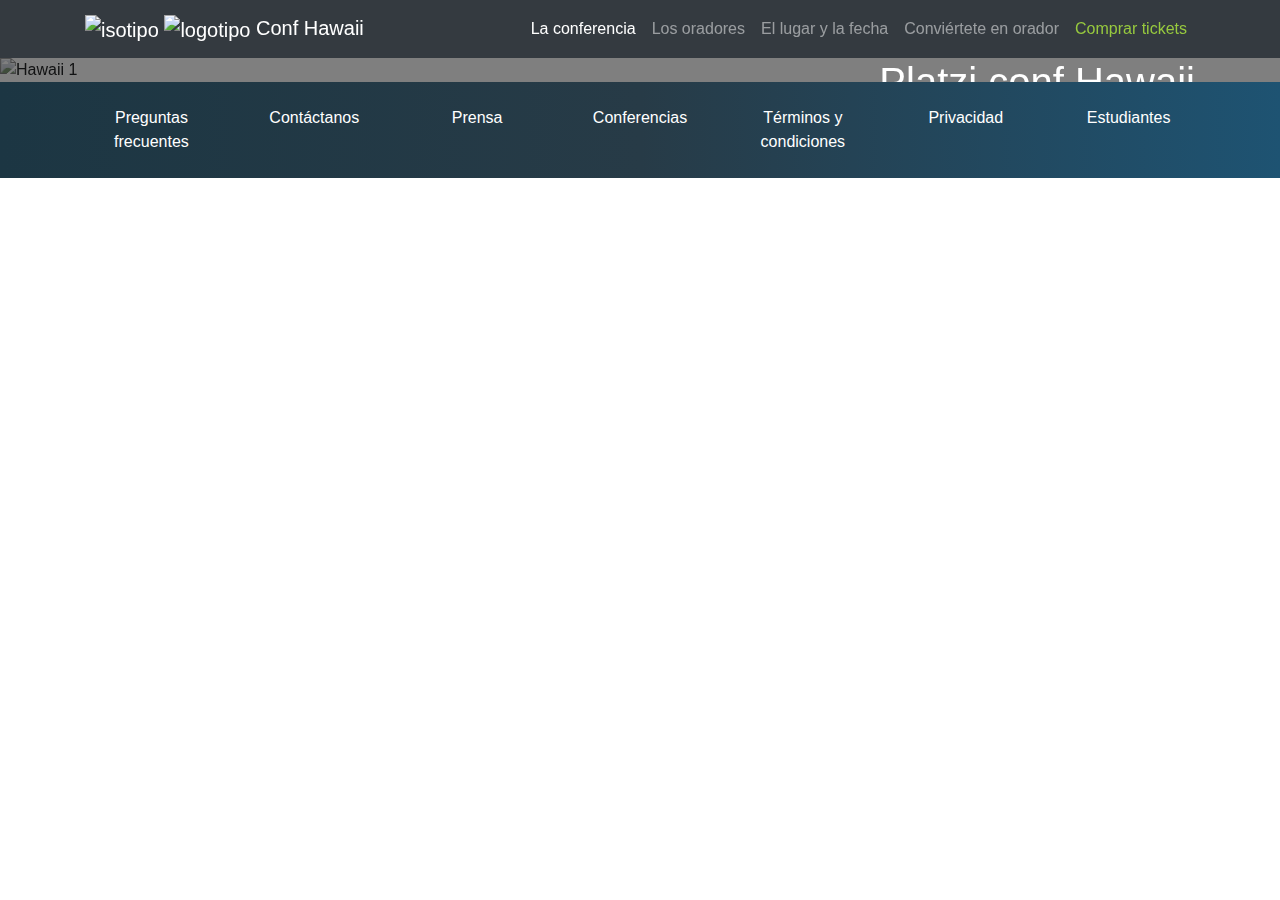
==== index.html @ 858e4dc6 "Agregando texto informativo del avento" ====
<!doctype html>
<html lang="en">

<head>
    <!-- Required meta tags -->
    <meta charset="utf-8">
    <meta name="viewport" content="width=device-width, initial-scale=1, shrink-to-fit=no">

    <!-- Bootstrap CSS -->
    <link rel="stylesheet" href="https://stackpath.bootstrapcdn.com/bootstrap/4.4.1/css/bootstrap.min.css" integrity="sha384-Vkoo8x4CGsO3+Hhxv8T/Q5PaXtkKtu6ug5TOeNV6gBiFeWPGFN9MuhOf23Q9Ifjh" crossorigin="anonymous">

    <!-- Mis estilos -->
    <link rel="stylesheet" href="css/index.css">

    <title>Conferencia</title>
</head>

<body>
    <!-- Header -->
    <nav id="header" class="navbar navbar-expand-lg navbar-dark bg-dark sticky-top">
        <div class="container">
            <a class="navbar-brand" href="#">
                <img src="assets/images/logoPlatzi.webp" alt="isotipo">
                <img src="assets/images/logotipo.webp" alt="logotipo"> Conf Hawaii

            </a>
            <button class="navbar-toggler" type="button" data-toggle="collapse" data-target="#navbarSupportedContent" aria-controls="navbarSupportedContent" aria-expanded="false" aria-label="Toggle navigation">
            <span class="navbar-toggler-icon"></span>
            </button>

            <div class="collapse navbar-collapse" id="navbarSupportedContent">
                <!-- mr-> Margin right-->
                <ul class="navbar-nav ml-auto">
                    <li class="nav-item active">
                        <a class="nav-link" href="#">La conferencia</a>
                    </li>
                    <li class="nav-item">
                        <a class="nav-link" href="#">Los oradores</a>
                    </li>
                    <li class="nav-item">
                        <a class="nav-link" href="#">El lugar y la fecha</a>
                    </li>
                    <li class="nav-item">
                        <a class="nav-link" href="#">Conviértete en orador</a>
                    </li>
                    <li class="nav-item">
                        <a class="nav-link text-platzi" href="#">Comprar tickets</a>
                    </li>
                </ul>
            </div>
        </div>
    </nav>
    <!-- Header -->

    <!-- Main -->
    <main id="main">
        <div id="carousel" class="carousel slide carousel-fade" data-ride="carousel" data-pause="false">
            <div class="carousel-inner">
                <div class="carousel-item active">
                    <img class="d-block w-100" src="assets/images/hawaii.jpg" alt="Hawaii 1">
                </div>
                <div class="carousel-item">
                    <img class="d-block w-100" src="assets/images/hawaii2.jpg" alt="Hawaii 2">
                </div>
                <div class="carousel-item">
                    <img class="d-block w-100" src="assets/images/hawaii3.jpeg" alt="Hawaii 3">
                </div>
                <div class="overlay">
                    <div class="container">
                        <div class="row align-items-center">
                            <div class="col-md-6 offset-md-6 text-center text-md-right">
                                <h1>Platzi conf Hawaii </h1>
                                <!-- La convinacion de d-none d-md-block hace que desaparezcan elementos -->
                                <p class="d-none d-md-block">Platziconf llega por primera vez a Hawaii! Un evento para compartir con nuestra comunidad el conocimiento y experiencia de los expertos que estan creando el futuro de internet. Ven a conocer a miembros del Team Platzi,
                                    a otros estudiantes de Platzi y a los oradores de primer nivel que tenemos para ti. Te esperamos!!
                                </p>
                                <a href="#">Quiero ser orador</a>
                                <button type="button">Comprar tickets</button>
                            </div>
                        </div>
                    </div>
                </div>
            </div>
        </div>
    </main>

    <!-- Main -->



    <!-- Footer -->
    <footer id="footer" class="pb-4 pt-4">
        <!-- Pading pb-> padding bottom y pt-> padding top-->
        <div class="container">
            <div class="row text-center">
                <div class="col-12 col-lg"><a href="#">Preguntas frecuentes</a></div>
                <div class="col-12 col-lg"><a href="#">Contáctanos</a></div>
                <div class="col-12 col-lg"><a href="#">Prensa</a></div>
                <div class="col-12 col-lg"><a href="#">Conferencias</a></div>
                <div class="col-12 col-lg"><a href="#">Términos y condiciones</a></div>
                <div class="col-12 col-lg"><a href="#">Privacidad</a></div>
                <div class="col-12 col-lg"><a href="#">Estudiantes</a></div>
            </div>
        </div>
    </footer>
    <!-- Footer -->


    <!-- Optional JavaScript -->
    <!-- jQuery first, then Popper.js, then Bootstrap JS -->
    <script src="https://code.jquery.com/jquery-3.4.1.slim.min.js" integrity="sha384-J6qa4849blE2+poT4WnyKhv5vZF5SrPo0iEjwBvKU7imGFAV0wwj1yYfoRSJoZ+n" crossorigin="anonymous"></script>
    <script src="https://cdn.jsdelivr.net/npm/popper.js@1.16.0/dist/umd/popper.min.js" integrity="sha384-Q6E9RHvbIyZFJoft+2mJbHaEWldlvI9IOYy5n3zV9zzTtmI3UksdQRVvoxMfooAo" crossorigin="anonymous"></script>
    <script src="https://stackpath.bootstrapcdn.com/bootstrap/4.4.1/js/bootstrap.min.js" integrity="sha384-wfSDF2E50Y2D1uUdj0O3uMBJnjuUD4Ih7YwaYd1iqfktj0Uod8GCExl3Og8ifwB6" crossorigin="anonymous"></script>
</body>

</html>
---- css/index.css ----
.text-platzi {
    color: #97c93e !important;
}

#header img {
    width: 40px;
}

#main .carousel-inner img {
    max-height: 70vh;
    object-fit: cover;
    filter: grayscale(70%);
    /* Filtro css para poner escala de grises*/
}

#carousel {
    position: relative;
}

#carousel .overlay {
    position: absolute;
    top: 0;
    bottom: 0;
    left: 0;
    right: 0;
    background-color: rgba(0, 0, 0, 0.5);
    color: white;
    z-index: 1;
}

#carousel .overlay .container,
#carousel .overlay .row {
    height: 100%;
}

#footer {
    background: linear-gradient(90deg, #1c3643, #273b47 50%, #1e5372);
}

#footer a {
    color: white;
}
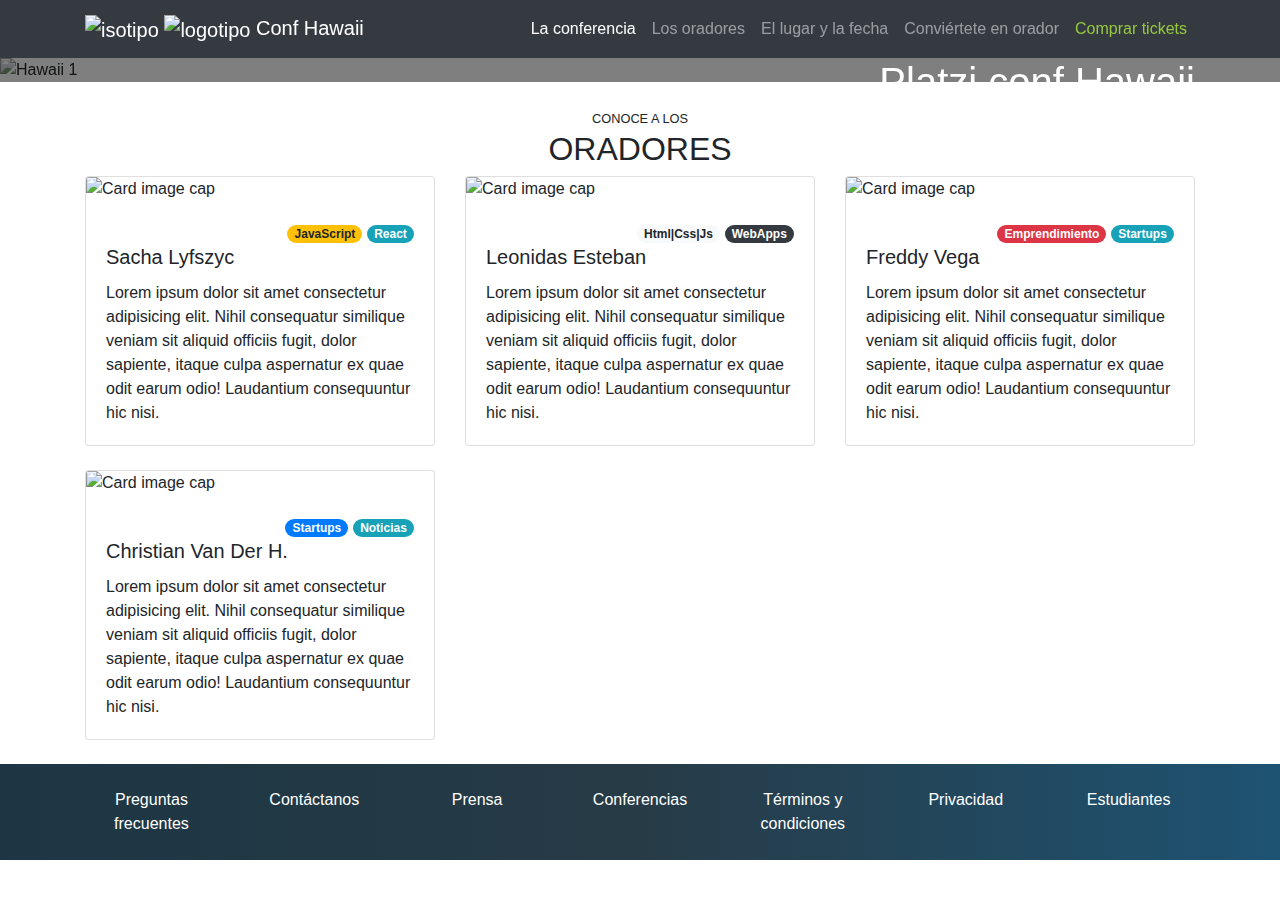
==== commit 89a9ab3d: "Pastillas de texto" ====
--- a/index.html
+++ b/index.html
@@ -74,8 +74,8 @@
                                 <p class="d-none d-md-block">Platziconf llega por primera vez a Hawaii! Un evento para compartir con nuestra comunidad el conocimiento y experiencia de los expertos que estan creando el futuro de internet. Ven a conocer a miembros del Team Platzi,
                                     a otros estudiantes de Platzi y a los oradores de primer nivel que tenemos para ti. Te esperamos!!
                                 </p>
-                                <a href="#">Quiero ser orador</a>
-                                <button type="button">Comprar tickets</button>
+                                <a href="#" class="btn btn-outline-light">Quiero ser orador</a>
+                                <button type="button" class="btn btn-platzi">Comprar tickets</button>
                             </div>
                         </div>
                     </div>
@@ -83,23 +83,89 @@
             </div>
         </div>
     </main>
+    <!-- Main -->
 
-    <!-- Main -->
+    <!-- Speakers -->
+    <section id="speakers" class="mt-4">
+        <div class="container">
+            <div class="row">
+                <div class="col text-center text-uppercase">
+                    <small>Conoce a los</small>
+                    <h2>Oradores</h2>
+                </div>
+            </div>
+            <div class="row">
+                <div class="col-12 col-md-6 col-lg-4 mb-4">
+                    <div class="card">
+                        <img class=" card-img-top " src="assets/speakers/sacha.jpg" alt="Card image cap ">
+                        <div class="card-body ">
+                            <div class="badges text-right">
+                                <span class="badge badge-pill badge-warning">JavaScript</span>
+                                <span class="badge badge-pill badge-info">React</span>
+                            </div>
+                            <h5 class="card-title">Sacha Lyfszyc</h5>
+                            <p class="card-text ">Lorem ipsum dolor sit amet consectetur adipisicing elit. Nihil consequatur similique veniam sit aliquid officiis fugit, dolor sapiente, itaque culpa aspernatur ex quae odit earum odio! Laudantium consequuntur hic nisi.</p>
+                        </div>
+                    </div>
+                </div>
+                <div class="col-12 col-md-6 col-lg-4 mb-4">
+                    <div class="card">
+                        <img class=" card-img-top " src="assets/speakers/leonidas.jpeg" alt="Card image cap ">
+                        <div class="card-body ">
+                            <div class="badges text-right">
+                                <span class="badge badge-pill badge-light">Html|Css|Js</span>
+                                <span class="badge badge-pill badge-dark">WebApps</span>
+                            </div>
+                            <h5 class="card-title">Leonidas Esteban</h5>
+                            <p class="card-text ">Lorem ipsum dolor sit amet consectetur adipisicing elit. Nihil consequatur similique veniam sit aliquid officiis fugit, dolor sapiente, itaque culpa aspernatur ex quae odit earum odio! Laudantium consequuntur hic nisi.</p>
+                        </div>
+                    </div>
+                </div>
+                <div class="col-12 col-md-6 col-lg-4 mb-4">
+                    <div class="card">
+                        <img class=" card-img-top " src="assets/speakers/freddy.jpeg" alt="Card image cap ">
+                        <div class="card-body ">
+                            <div class="badges text-right">
+                                <span class="badge badge-pill badge-danger">Emprendimiento</span>
+                                <span class="badge badge-pill badge-info">Startups</span>
+                            </div>
+                            <h5 class="card-title">Freddy Vega</h5>
+                            <p class="card-text ">Lorem ipsum dolor sit amet consectetur adipisicing elit. Nihil consequatur similique veniam sit aliquid officiis fugit, dolor sapiente, itaque culpa aspernatur ex quae odit earum odio! Laudantium consequuntur hic nisi.</p>
+                        </div>
+                    </div>
+                </div>
+                <div class="col-12 col-md-6 col-lg-4 mb-4">
+                    <div class="card">
+                        <img class=" card-img-top " src="assets/speakers/cvander.jpeg" alt="Card image cap ">
+                        <div class="card-body ">
+                            <div class="badges text-right">
+                                <span class="badge badge-pill badge-primary">Startups</span>
+                                <span class="badge badge-pill badge-info">Noticias</span>
+                            </div>
+                            <h5 class="card-title">Christian Van Der H.</h5>
+                            <p class="card-text ">Lorem ipsum dolor sit amet consectetur adipisicing elit. Nihil consequatur similique veniam sit aliquid officiis fugit, dolor sapiente, itaque culpa aspernatur ex quae odit earum odio! Laudantium consequuntur hic nisi.</p>
+                        </div>
+                    </div>
+                </div>
+            </div>
+        </div>
+    </section>
+    <!-- Speakers -->
 
 
 
     <!-- Footer -->
     <footer id="footer" class="pb-4 pt-4">
         <!-- Pading pb-> padding bottom y pt-> padding top-->
-        <div class="container">
-            <div class="row text-center">
-                <div class="col-12 col-lg"><a href="#">Preguntas frecuentes</a></div>
-                <div class="col-12 col-lg"><a href="#">Contáctanos</a></div>
-                <div class="col-12 col-lg"><a href="#">Prensa</a></div>
-                <div class="col-12 col-lg"><a href="#">Conferencias</a></div>
-                <div class="col-12 col-lg"><a href="#">Términos y condiciones</a></div>
-                <div class="col-12 col-lg"><a href="#">Privacidad</a></div>
-                <div class="col-12 col-lg"><a href="#">Estudiantes</a></div>
+        <div class="container ">
+            <div class="row text-center ">
+                <div class="col-12 col-lg "><a href="# ">Preguntas frecuentes</a></div>
+                <div class="col-12 col-lg "><a href="# ">Contáctanos</a></div>
+                <div class="col-12 col-lg "><a href="# ">Prensa</a></div>
+                <div class="col-12 col-lg "><a href="# ">Conferencias</a></div>
+                <div class="col-12 col-lg "><a href="# ">Términos y condiciones</a></div>
+                <div class="col-12 col-lg "><a href="# ">Privacidad</a></div>
+                <div class="col-12 col-lg "><a href="# ">Estudiantes</a></div>
             </div>
         </div>
     </footer>
@@ -108,9 +174,9 @@
 
     <!-- Optional JavaScript -->
     <!-- jQuery first, then Popper.js, then Bootstrap JS -->
-    <script src="https://code.jquery.com/jquery-3.4.1.slim.min.js" integrity="sha384-J6qa4849blE2+poT4WnyKhv5vZF5SrPo0iEjwBvKU7imGFAV0wwj1yYfoRSJoZ+n" crossorigin="anonymous"></script>
-    <script src="https://cdn.jsdelivr.net/npm/popper.js@1.16.0/dist/umd/popper.min.js" integrity="sha384-Q6E9RHvbIyZFJoft+2mJbHaEWldlvI9IOYy5n3zV9zzTtmI3UksdQRVvoxMfooAo" crossorigin="anonymous"></script>
-    <script src="https://stackpath.bootstrapcdn.com/bootstrap/4.4.1/js/bootstrap.min.js" integrity="sha384-wfSDF2E50Y2D1uUdj0O3uMBJnjuUD4Ih7YwaYd1iqfktj0Uod8GCExl3Og8ifwB6" crossorigin="anonymous"></script>
+    <script src="https://code.jquery.com/jquery-3.4.1.slim.min.js " integrity="sha384-J6qa4849blE2+poT4WnyKhv5vZF5SrPo0iEjwBvKU7imGFAV0wwj1yYfoRSJoZ+n " crossorigin="anonymous "></script>
+    <script src="https://cdn.jsdelivr.net/npm/popper.js@1.16.0/dist/umd/popper.min.js " integrity="sha384-Q6E9RHvbIyZFJoft+2mJbHaEWldlvI9IOYy5n3zV9zzTtmI3UksdQRVvoxMfooAo " crossorigin="anonymous "></script>
+    <script src="https://stackpath.bootstrapcdn.com/bootstrap/4.4.1/js/bootstrap.min.js " integrity="sha384-wfSDF2E50Y2D1uUdj0O3uMBJnjuUD4Ih7YwaYd1iqfktj0Uod8GCExl3Og8ifwB6 " crossorigin="anonymous "></script>
 </body>
 
 </html>--- a/css/index.css
+++ b/css/index.css
@@ -1,5 +1,15 @@
 .text-platzi {
     color: #97c93e !important;
+}
+
+.btn-platzi {
+    background-color: #97c93e;
+    color: white;
+}
+
+.btn-platzi:hover {
+    background-color: #79aa1f;
+    color: white;
 }
 
 #header img {
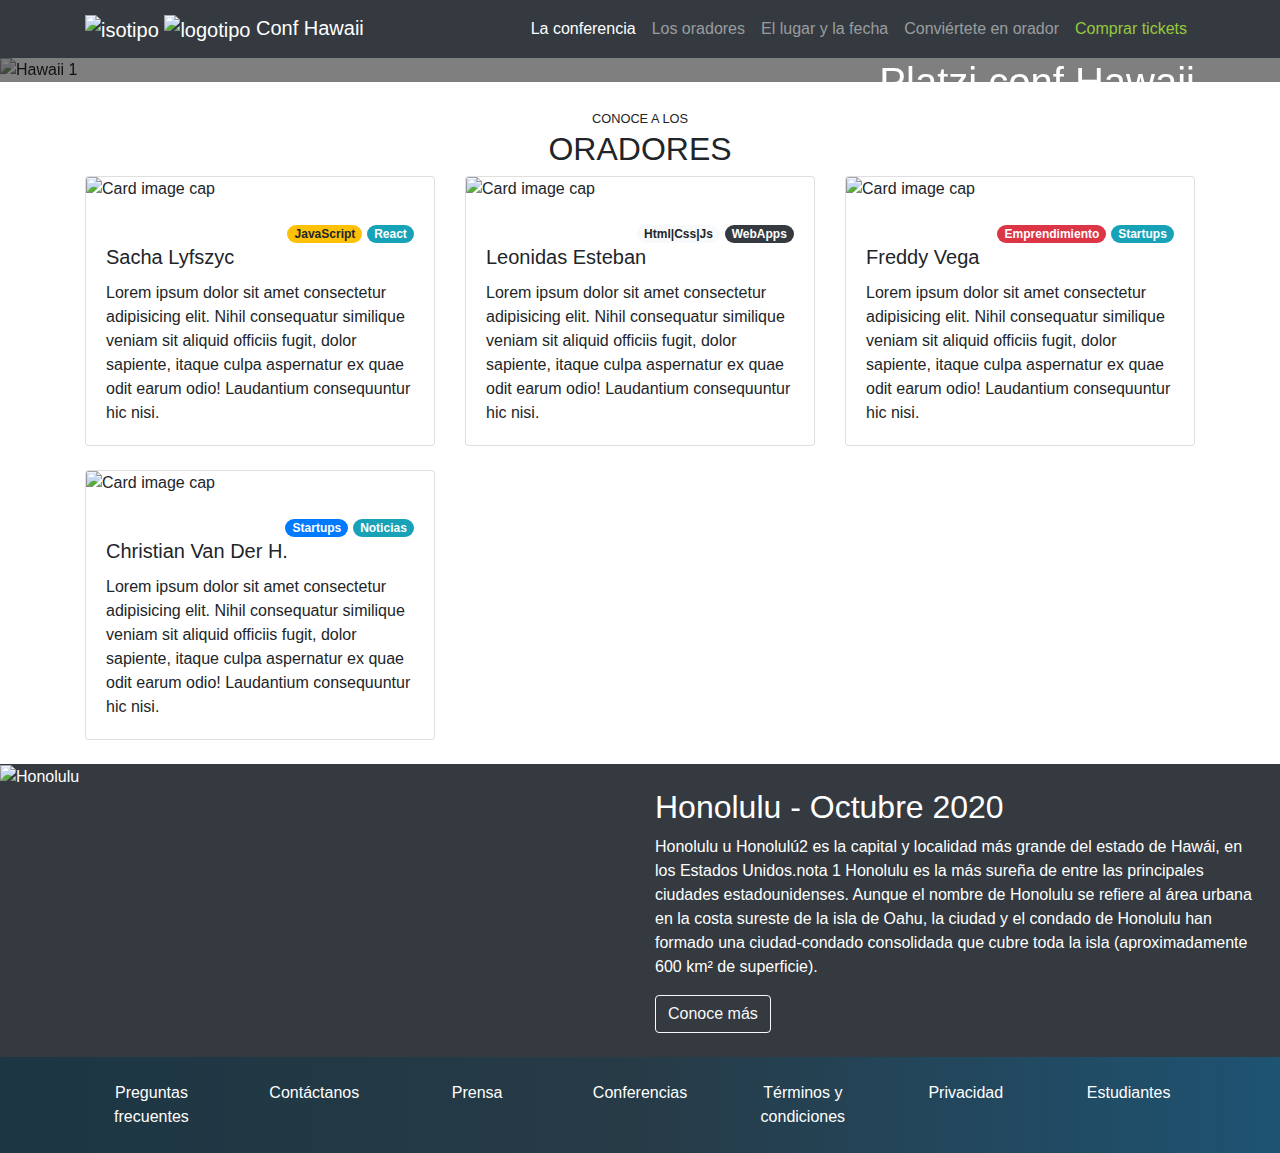
==== commit f162f8f4: "Agregando un contenedor de ancho completo" ====
--- a/index.html
+++ b/index.html
@@ -152,7 +152,23 @@
     </section>
     <!-- Speakers -->
 
-
+    <!-- Lugar y fecha -->
+    <section id="place-time">
+        <div class="container-fluid">
+            <div class="row">
+                <div class="col-12 col-lg-6 pl-0 pr-0">
+                    <img src="assets/images/honolulu.jpg" alt="Honolulu">
+                </div>
+                <div class="col-12 col-lg-6 pt-4 pb-4">
+                    <h2>Honolulu - Octubre 2020</h2>
+                    <p>Honolulu u Honolulú2 es la capital y localidad más grande del estado de Hawái, en los Estados Unidos.nota 1​ Honolulu es la más sureña de entre las principales ciudades estadounidenses. Aunque el nombre de Honolulu se refiere al área
+                        urbana en la costa sureste de la isla de Oahu, la ciudad y el condado de Honolulu han formado una ciudad-condado consolidada que cubre toda la isla (aproximadamente 600 km² de superficie).</p>
+                    <a href="https://es.wikipedia.org/wiki/Honolulu" class="btn btn-outline-light">Conoce más</a>
+                </div>
+            </div>
+        </div>
+    </section>
+    <!-- Lugar y fecha -->
 
     <!-- Footer -->
     <footer id="footer" class="pb-4 pt-4">
--- a/css/index.css
+++ b/css/index.css
@@ -43,6 +43,15 @@
     height: 100%;
 }
 
+#place-time {
+    background-color: #343a40;
+    color: white;
+}
+
+#place-time img {
+    max-width: 100%;
+}
+
 #footer {
     background: linear-gradient(90deg, #1c3643, #273b47 50%, #1e5372);
 }
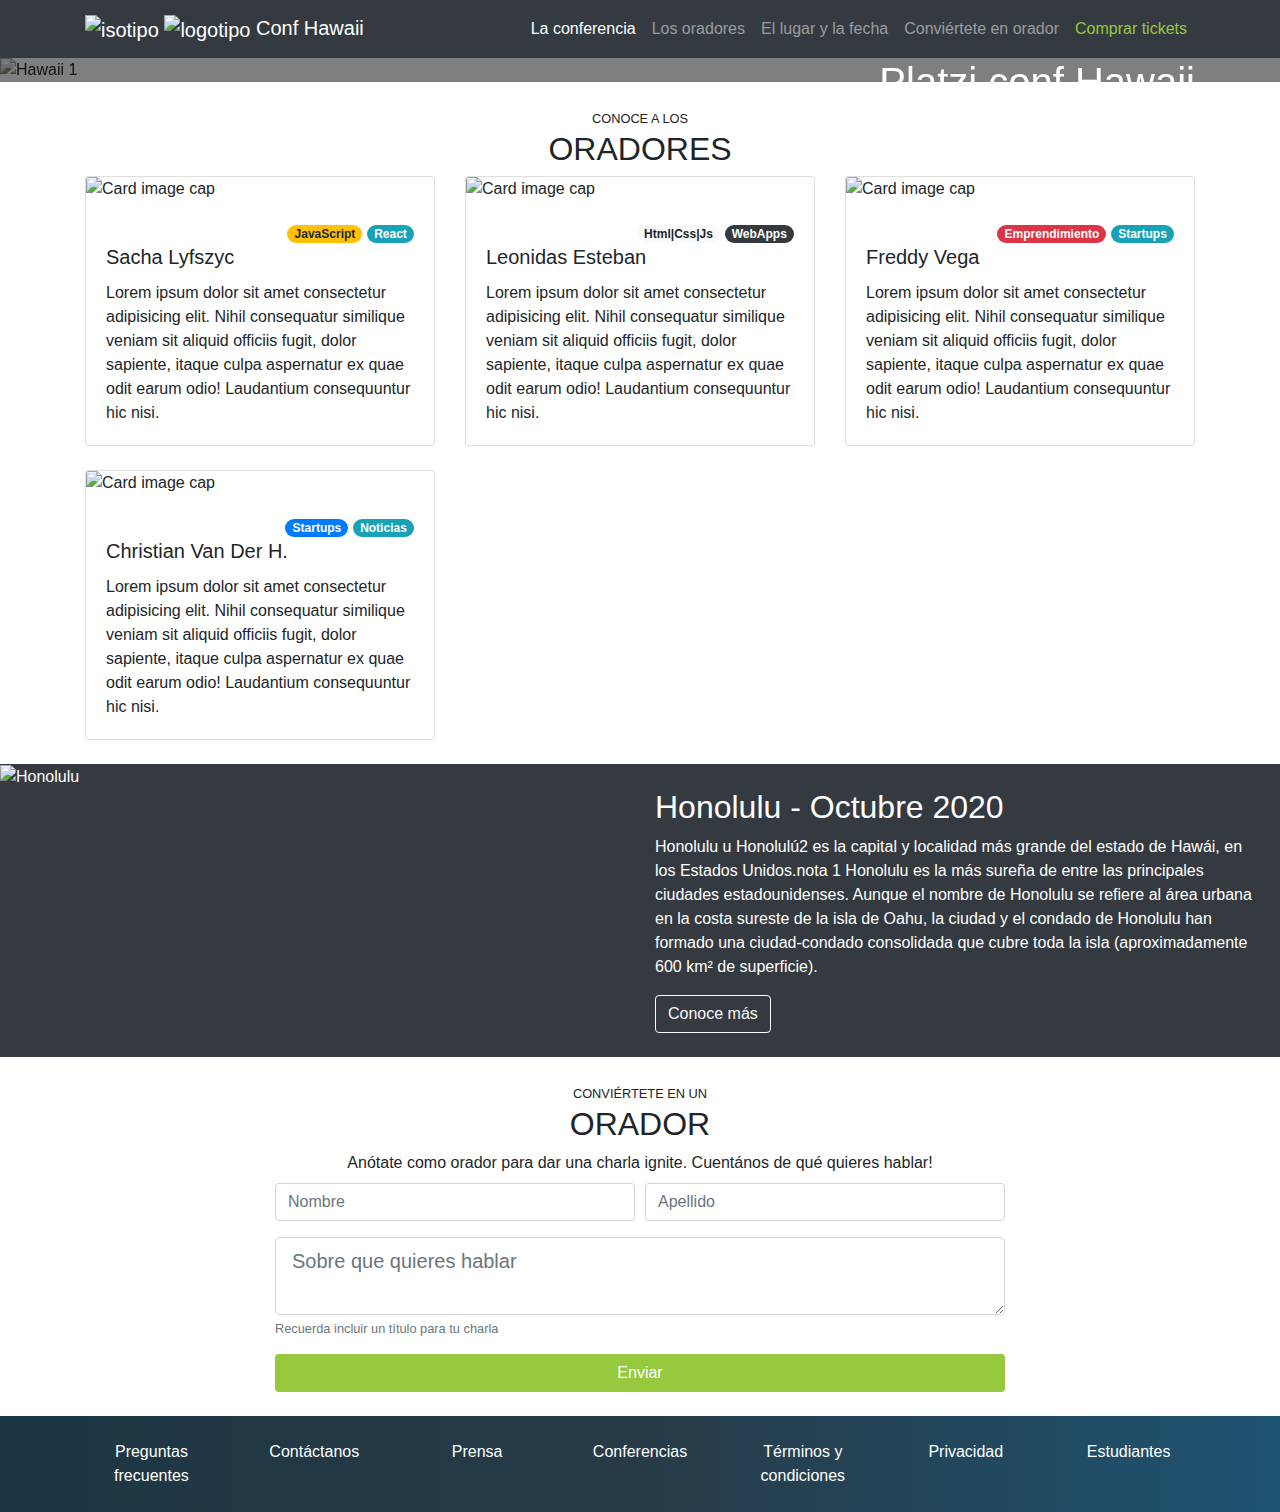
==== commit 868c6744: "Formularios de bootstrap" ====
--- a/index.html
+++ b/index.html
@@ -169,6 +169,52 @@
         </div>
     </section>
     <!-- Lugar y fecha -->
+
+    <!-- Conviertete en speaker -->
+    <section id="conviertete-en-orador" class="pt-4 pb-4">
+        <div class="container">
+            <div class="row">
+                <div class="col text-uppercase text-center">
+                    <small>Conviértete en un</small>
+                    <h2>Orador</h2>
+                </div>
+            </div>
+            <div class="row">
+                <div class="col text-center">
+                    Anótate como orador para dar una charla ignite. Cuentános de qué quieres hablar!
+                </div>
+            </div>
+            <div class="row">
+                <div class="col col-md-10 offset-md-1 col-lg-8 offset-lg-2 pt-2">
+                    <form>
+                        <div class="form-row">
+                            <div class="form-group col-12 col-md-6">
+                                <input type="text" class="form-control" placeholder="Nombre">
+                            </div>
+                            <div class="form-group col-12 col-md-6">
+                                <input type="text" class="form-control" placeholder="Apellido">
+                            </div>
+                        </div>
+                        <div class="form-row">
+                            <div class="form-group col">
+                                <textarea name="text" class="form-control form-control-lg" placeholder="Sobre que quieres hablar"></textarea>
+                                <small class="form-text text-muted">
+                                    Recuerda incluir un título para tu charla
+                                </small>
+                            </div>
+                        </div>
+                        <div class="form-row">
+                            <div class="col">
+                                <button class="btn btn-platzi btn-block">Enviar</button>
+                            </div>
+                        </div>
+                    </form>
+                </div>
+            </div>
+        </div>
+
+    </section>
+    <!-- Conviertete en speaker -->
 
     <!-- Footer -->
     <footer id="footer" class="pb-4 pt-4">
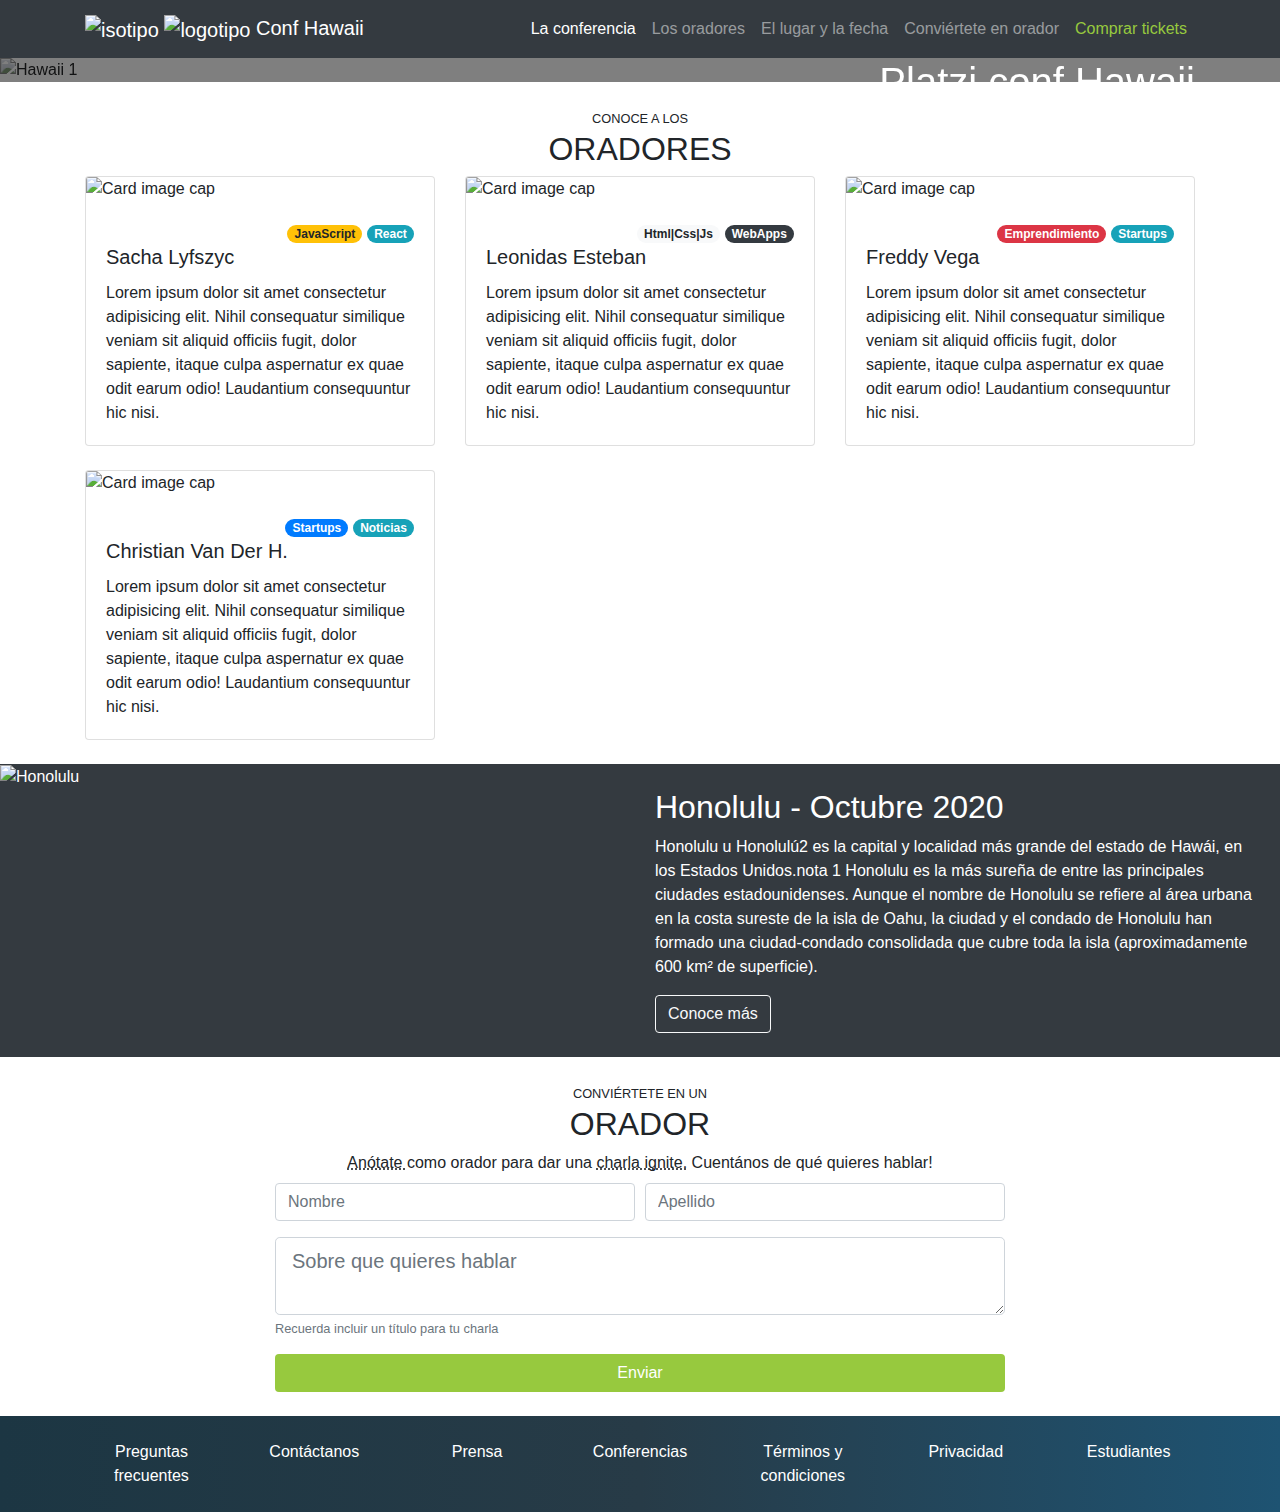
==== commit 2b98f2c8: "Agregando tooltips" ====
--- a/index.html
+++ b/index.html
@@ -181,7 +181,9 @@
             </div>
             <div class="row">
                 <div class="col text-center">
-                    Anótate como orador para dar una charla ignite. Cuentános de qué quieres hablar!
+                    <abbr data-toggle="tooltip" title="Sin ningun costo">Anótate </abbr>como orador para dar una
+                    <abbr data-toggle="tooltip" title="Charlas de 5 minutos">charla ignite.</abbr> Cuentános de qué quieres hablar!
+
                 </div>
             </div>
             <div class="row">
@@ -239,6 +241,8 @@
     <script src="https://code.jquery.com/jquery-3.4.1.slim.min.js " integrity="sha384-J6qa4849blE2+poT4WnyKhv5vZF5SrPo0iEjwBvKU7imGFAV0wwj1yYfoRSJoZ+n " crossorigin="anonymous "></script>
     <script src="https://cdn.jsdelivr.net/npm/popper.js@1.16.0/dist/umd/popper.min.js " integrity="sha384-Q6E9RHvbIyZFJoft+2mJbHaEWldlvI9IOYy5n3zV9zzTtmI3UksdQRVvoxMfooAo " crossorigin="anonymous "></script>
     <script src="https://stackpath.bootstrapcdn.com/bootstrap/4.4.1/js/bootstrap.min.js " integrity="sha384-wfSDF2E50Y2D1uUdj0O3uMBJnjuUD4Ih7YwaYd1iqfktj0Uod8GCExl3Og8ifwB6 " crossorigin="anonymous "></script>
+
+    <script src="js/index.js"></script>
 </body>
 
 </html>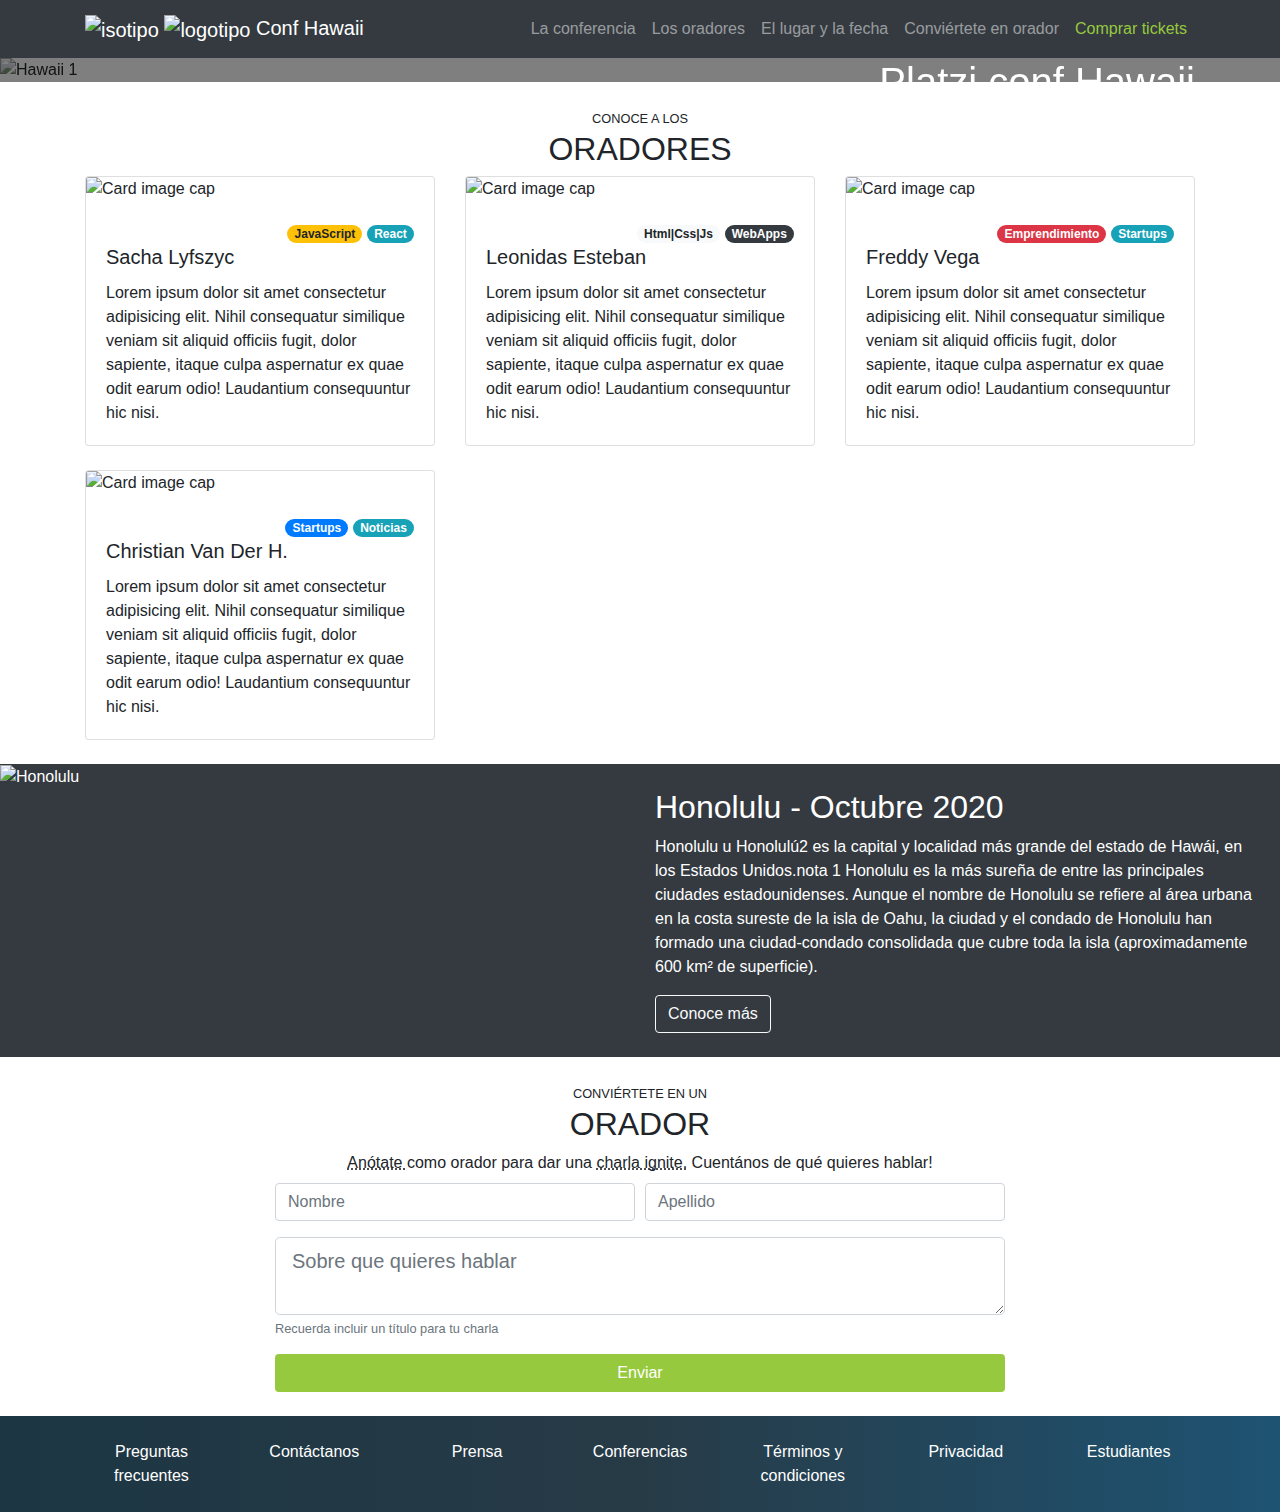
==== commit 4c2e980e: "Agregando un modal" ====
--- a/index.html
+++ b/index.html
@@ -15,7 +15,7 @@
     <title>Conferencia</title>
 </head>
 
-<body>
+<body data-spy="scroll" data-target="#navbar" data-offset="66">
     <!-- Header -->
     <nav id="header" class="navbar navbar-expand-lg navbar-dark bg-dark sticky-top">
         <div class="container">
@@ -24,27 +24,27 @@
                 <img src="assets/images/logotipo.webp" alt="logotipo"> Conf Hawaii
 
             </a>
-            <button class="navbar-toggler" type="button" data-toggle="collapse" data-target="#navbarSupportedContent" aria-controls="navbarSupportedContent" aria-expanded="false" aria-label="Toggle navigation">
+            <button class="navbar-toggler" type="button" data-toggle="collapse" data-target="#navbar" aria-controls="navbarSupportedContent" aria-expanded="false" aria-label="Toggle navigation">
             <span class="navbar-toggler-icon"></span>
             </button>
 
-            <div class="collapse navbar-collapse" id="navbarSupportedContent">
+            <div class="collapse navbar-collapse" id="navbar">
                 <!-- mr-> Margin right-->
                 <ul class="navbar-nav ml-auto">
-                    <li class="nav-item active">
-                        <a class="nav-link" href="#">La conferencia</a>
-                    </li>
-                    <li class="nav-item">
-                        <a class="nav-link" href="#">Los oradores</a>
-                    </li>
-                    <li class="nav-item">
-                        <a class="nav-link" href="#">El lugar y la fecha</a>
-                    </li>
-                    <li class="nav-item">
-                        <a class="nav-link" href="#">Conviértete en orador</a>
-                    </li>
-                    <li class="nav-item">
-                        <a class="nav-link text-platzi" href="#">Comprar tickets</a>
+                    <li class="nav-item">
+                        <a class="nav-link" href="#main">La conferencia</a>
+                    </li>
+                    <li class="nav-item">
+                        <a class="nav-link" href="#speakers">Los oradores</a>
+                    </li>
+                    <li class="nav-item">
+                        <a class="nav-link" href="#place-time">El lugar y la fecha</a>
+                    </li>
+                    <li class="nav-item">
+                        <a class="nav-link" href="#conviertete-en-orador">Conviértete en orador</a>
+                    </li>
+                    <li class="nav-item">
+                        <a class="nav-link text-platzi" href="#" data-toggle="modal" data-target="#modal-compra">Comprar tickets</a>
                     </li>
                 </ul>
             </div>
@@ -75,7 +75,7 @@
                                     a otros estudiantes de Platzi y a los oradores de primer nivel que tenemos para ti. Te esperamos!!
                                 </p>
                                 <a href="#" class="btn btn-outline-light">Quiero ser orador</a>
-                                <button type="button" class="btn btn-platzi">Comprar tickets</button>
+                                <button type="button" class="btn btn-platzi" data-toggle="modal" data-target="#modal-compra">Comprar tickets</button>
                             </div>
                         </div>
                     </div>
@@ -236,6 +236,29 @@
     <!-- Footer -->
 
 
+    <!-- Modal -->
+    <div class="modal fade" id="modal-compra" tabindex="-1" role="dialog" aria-labelledby="exampleModalLabel" aria-hidden="true">
+        <div class="modal-dialog modal-dialog-centered" role="document">
+            <div class="modal-content">
+                <div class="modal-header">
+                    <h5 class="modal-title" id="exampleModalLabel">Modal title</h5>
+                    <button type="button" class="close" data-dismiss="modal" aria-label="Close">
+            <span aria-hidden="true">&times;</span>
+          </button>
+                </div>
+                <div class="modal-body">
+                    ...
+                </div>
+                <div class="modal-footer">
+                    <button type="button" class="btn btn-secondary" data-dismiss="modal">Close</button>
+                    <button type="button" class="btn btn-primary">Save changes</button>
+                </div>
+            </div>
+        </div>
+    </div>
+    <!-- Modal -->
+
+
     <!-- Optional JavaScript -->
     <!-- jQuery first, then Popper.js, then Bootstrap JS -->
     <script src="https://code.jquery.com/jquery-3.4.1.slim.min.js " integrity="sha384-J6qa4849blE2+poT4WnyKhv5vZF5SrPo0iEjwBvKU7imGFAV0wwj1yYfoRSJoZ+n " crossorigin="anonymous "></script>
